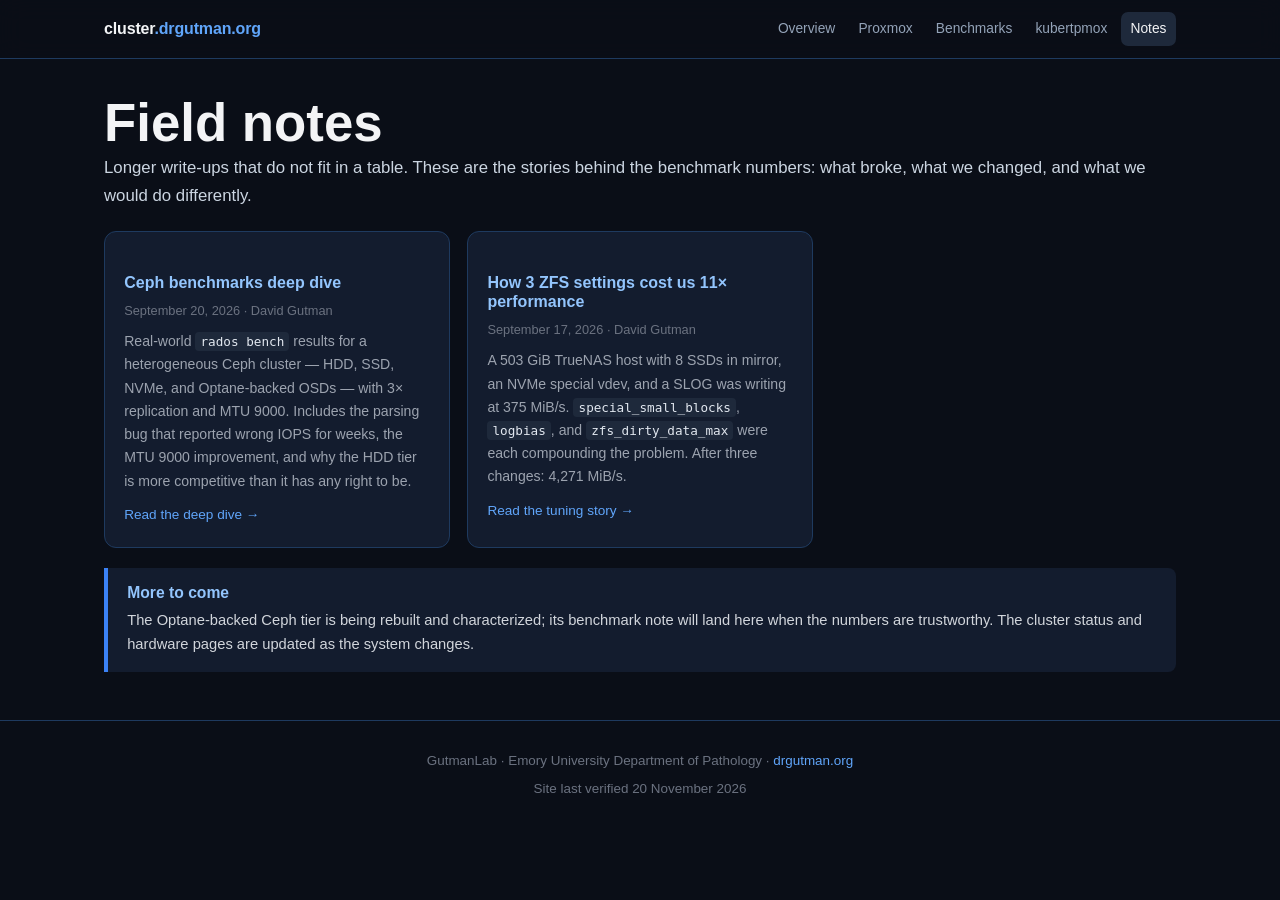
==== notes/index.html @ fea09b2b "Add cluster.drgutman.org static site: Proxmox clusters and benchmarks" ====
<!DOCTYPE html>
<html lang="en">
<head>
<meta charset="UTF-8">
<meta name="viewport" content="width=device-width, initial-scale=1.0">
<title>Notes — cluster.drgutman.org</title>
<meta name="description" content="Field notes from the GutmanLab cluster: Ceph benchmark deep dive and the ZFS tuning story behind an 11x speedup.">
<link rel="stylesheet" href="../assets/site.css">
</head>
<body>

<header class="topbar">
  <div class="container">
    <a class="brand" href="../index.html">cluster<span>.drgutman.org</span></a>
    <nav class="navlinks">
      <a href="../index.html">Overview</a>
      <a href="../proxmox.html">Proxmox</a>
      <a href="../benchmarks.html">Benchmarks</a>
      <a href="../kubertpmox.html">kubertpmox</a>
      <a href="index.html" aria-current="page">Notes</a>
    </nav>
  </div>
</header>

<main class="container">

  <section>
    <h1 style="margin-top:2rem">Field notes</h1>
    <p class="lead">Longer write-ups that do not fit in a table. These are the stories behind the benchmark numbers: what broke, what we changed, and what we would do differently.</p>

    <div class="card-grid">
      <div class="card">
        <h4>Ceph benchmarks deep dive</h4>
        <div class="meta">September 20, 2026 · David Gutman</div>
        <div class="detail">
          Real-world <code>rados bench</code> results for a heterogeneous Ceph cluster — HDD, SSD, NVMe, and
          Optane-backed OSDs — with 3× replication and MTU 9000. Includes the parsing bug that reported
          wrong IOPS for weeks, the MTU 9000 improvement, and why the HDD tier is more competitive than it
          has any right to be.
        </div>
        <a class="more" href="ceph-benchmarks-deep-dive.html">Read the deep dive →</a>
      </div>
      <div class="card">
        <h4>How 3 ZFS settings cost us 11× performance</h4>
        <div class="meta">September 17, 2026 · David Gutman</div>
        <div class="detail">
          A 503 GiB TrueNAS host with 8 SSDs in mirror, an NVMe special vdev, and a SLOG was writing at
          375 MiB/s. <code>special_small_blocks</code>, <code>logbias</code>, and <code>zfs_dirty_data_max</code>
          were each compounding the problem. After three changes: 4,271 MiB/s.
        </div>
        <a class="more" href="icarus-optimization.html">Read the tuning story →</a>
      </div>
    </div>

    <div class="info-box">
      <h4>More to come</h4>
      <p>The Optane-backed Ceph tier is being rebuilt and characterized; its benchmark note will land here when the numbers are trustworthy. The cluster status and hardware pages are updated as the system changes.</p>
    </div>
  </section>

</main>

<footer>
  <div class="container">
    <p>GutmanLab · Emory University Department of Pathology · <a href="https://drgutman.org">drgutman.org</a></p>
    <p>Site last verified 20 November 2026</p>
  </div>
</footer>

</body>
</html>
---- assets/site.css ----
*,*::before,*::after{box-sizing:border-box;margin:0;padding:0}
html{scroll-behavior:smooth;font-size:16px}
body{font-family:-apple-system,BlinkMacSystemFont,'Segoe UI',Roboto,Oxygen,Ubuntu,sans-serif;background:#0a0e17;color:#d1d5db;line-height:1.65}
h1,h2,h3,h4{font-weight:700;line-height:1.2;color:#f3f4f6}
h1{font-size:clamp(2rem,5vw,3.3rem)}
h2{font-size:clamp(1.35rem,3vw,1.9rem);margin-top:2.5rem;margin-bottom:.8rem;color:#60a5fa}
h3{font-size:1.18rem;margin-top:1.8rem;margin-bottom:.45rem;color:#93c5fd}
h4{font-size:1rem;margin-top:1.4rem;margin-bottom:.4rem}
p{margin-bottom:1rem}
ul,ol{margin:0 0 1rem 1.4rem}
li{margin-bottom:.35rem}
a{color:#60a5fa;text-decoration:none}
a:hover{text-decoration:underline}
code{background:#1e293b;padding:.15em .4em;border-radius:4px;font-size:.9em;color:#e2e8f0}
pre{background:#131c2e;padding:1.1rem;border-radius:8px;overflow-x:auto;font-size:.85rem;line-height:1.55;margin:1rem 0;border:1px solid #1e3a5f}
pre code{background:none;padding:0}
hr{border:0;border-top:1px solid #1e293b;margin:2rem 0}
.container{max-width:1120px;margin:0 auto;padding:0 1.5rem}

/* Site chrome */
.topbar{position:sticky;top:0;z-index:100;background:rgba(10,14,23,.9);backdrop-filter:blur(12px);border-bottom:1px solid #1e3a5f}
.topbar .container{display:flex;align-items:center;justify-content:space-between;gap:1rem;min-height:58px;flex-wrap:wrap}
.brand{font-weight:800;color:#f3f4f6;letter-spacing:-.01em}
.brand span{color:#60a5fa}
.navlinks{display:flex;gap:.25rem;flex-wrap:wrap}
.navlinks a{font-size:.86rem;color:#94a3b8;padding:.35rem .6rem;border-radius:7px}
.navlinks a:hover,.navlinks a[aria-current="page"]{color:#f3f4f6;background:#1e293b;text-decoration:none}

/* Hero */
.hero{position:relative;overflow:hidden;background:linear-gradient(135deg,#0a0e17 0%,#132044 50%,#1a0a2e 100%);border-bottom:1px solid #1e3a5f;padding:4.5rem 0 3.5rem;text-align:center}
.hero::before{content:'';position:absolute;inset:0;background:radial-gradient(circle at 30% 50%,rgba(96,165,250,.10) 0%,transparent 60%),radial-gradient(circle at 70% 30%,rgba(192,132,252,.07) 0%,transparent 50%);pointer-events:none}
.hero .container{position:relative}
.hero h1{background:linear-gradient(135deg,#93c5fd,#c084fc,#60a5fa);-webkit-background-clip:text;-webkit-text-fill-color:transparent;background-clip:text;margin-bottom:.8rem}
.hero .subtitle{font-size:1.12rem;color:#94a3b8;max-width:760px;margin:0 auto}
.hero .stats{display:flex;flex-wrap:wrap;gap:2rem;justify-content:center;margin-top:2.2rem}
.stat{text-align:center;min-width:100px}
.stat-num{font-size:2rem;font-weight:800;color:#60a5fa;line-height:1.1}
.stat-label{font-size:.8rem;color:#94a3b8;margin-top:.25rem}

/* Cards */
.card-grid{display:grid;grid-template-columns:repeat(auto-fill,minmax(290px,1fr));gap:1.1rem;margin:1.3rem 0}
.card{background:#131c2e;border:1px solid #1e3a5f;border-radius:12px;padding:1.2rem;transition:border-color .2s,transform .2s}
.card:hover{border-color:#3b82f6;transform:translateY(-2px)}
.card h4{color:#93c5fd;margin-bottom:.45rem}
.card .value{font-size:1.25rem;font-weight:700;color:#f3f4f6}
.card .meta{font-size:.8rem;color:#6b7280;margin-top:.3rem}
.card .detail{font-size:.88rem;color:#9ca3af;margin-top:.6rem}
.card a.more{display:inline-block;margin-top:.7rem;font-size:.85rem}

/* Tables */
.table-wrap{overflow-x:auto;margin:1rem 0 1.4rem}
table{width:100%;border-collapse:collapse;font-size:.86rem}
thead{background:#1e293b}
th{padding:.65rem .75rem;text-align:left;font-weight:600;color:#93c5fd;white-space:nowrap;border-bottom:2px solid #1e3a5f}
td{padding:.55rem .75rem;border-bottom:1px solid #1e293b;vertical-align:top}
tbody tr:hover td{background:#162240}
td.num,th.num{text-align:right;font-variant-numeric:tabular-nums}

/* Tags */
.tag{display:inline-block;padding:.12em .6em;border-radius:999px;font-size:.74rem;font-weight:600;white-space:nowrap}
.tag-hdd{background:#3b1f1f;color:#fca5a5}
.tag-ssd{background:#1e3a5f;color:#93c5fd}
.tag-nvme{background:#1a2e1a;color:#86efac}
.tag-optane{background:#2e1a2e;color:#d8b4fe}

/* Callouts */
.info-box{background:#131c2e;border-left:4px solid #3b82f6;padding:1rem 1.2rem;border-radius:0 8px 8px 0;margin:1.2rem 0}
.info-box.warn{border-left-color:#f59e0b}
.info-box.success{border-left-color:#22c55e}
.info-box h4{color:#93c5fd;margin:0 0 .3rem;font-size:.98rem}
.info-box p,.info-box ul{margin-bottom:0;font-size:.92rem}

/* Metrics */
.metrics{display:grid;grid-template-columns:repeat(auto-fill,minmax(165px,1fr));gap:.9rem;margin:1.4rem 0}
.metric{background:#131c2e;border:1px solid #1e3a5f;border-radius:10px;padding:1rem;text-align:center}
.metric .val{font-size:1.55rem;font-weight:800;color:#f3f4f6}
.metric .sub{font-size:.78rem;color:#6b7280;margin-top:.2rem}

/* Bars */
.bar-wrap{display:flex;align-items:center;gap:.6rem;margin:.3rem 0}
.bar-wrap .lbl{width:66px;font-size:.82rem;color:#94a3b8;flex:none}
.bar{height:18px;border-radius:4px;min-width:4px}
.bar-label{font-size:.78rem;color:#94a3b8;white-space:nowrap}

/* Diagram */
.diagram{background:#131c2e;border:1px solid #1e3a5f;border-radius:12px;padding:1.6rem;margin:1.4rem 0;text-align:center;font-family:'Courier New',monospace;line-height:1.75;font-size:.82rem;overflow-x:auto;color:#cbd5e1}
.diagram .title{color:#93c5fd;font-weight:700;margin-bottom:.9rem;font-family:-apple-system,BlinkMacSystemFont,'Segoe UI',sans-serif}

/* Article */
.article{max-width:900px;margin:0 auto;padding:2.5rem 0 3rem}
.article header{border-bottom:1px solid #1e3a5f;padding-bottom:1.2rem;margin-bottom:1.8rem}
.article h1{font-size:clamp(1.7rem,4vw,2.4rem);margin-bottom:.5rem}
.blog-meta{color:#6b7280;font-size:.85rem;margin-bottom:.5rem}
.blog-dek{font-size:1.05rem;color:#94a3b8;line-height:1.55}
.article h2{margin-top:2.2rem}
.article p{line-height:1.75}
.results-table-wrap{overflow-x:auto}

/* Footer */
footer{border-top:1px solid #1e3a5f;margin-top:3rem;padding:1.8rem 0 2.4rem;color:#6b7280;font-size:.84rem;text-align:center}
footer p{margin-bottom:.35rem}

/* Utilities */
.lead{font-size:1.05rem;color:#cbd5e1}
.muted{color:#94a3b8}
.small{font-size:.82rem}
.center{text-align:center}
.mt0{margin-top:0}
.nowrap{white-space:nowrap}
.badge{display:inline-block;font-size:.72rem;font-weight:700;letter-spacing:.05em;text-transform:uppercase;color:#fbbf24;border:1px solid #78350f;background:#2a1c05;border-radius:999px;padding:.18rem .6rem}

@media(max-width:640px){
  .card-grid{grid-template-columns:1fr}
  .metrics{grid-template-columns:repeat(2,1fr)}
  .hero{padding:3rem 0 2.5rem}
  .stat-num{font-size:1.55rem}
  .topbar .container{padding-top:.5rem;padding-bottom:.5rem}
}

/* Article helpers (notes) */
.callout{background:#131c2e;border-left:4px solid #3b82f6;padding:.9rem 1.1rem;margin:1.1rem 0;border-radius:0 8px 8px 0;font-size:.94rem}
.callout strong{color:#93c5fd}
.data-table,.results-table{width:100%;border-collapse:collapse;font-size:.86rem;margin:1.1rem 0}
.data-table th,.results-table th{text-align:left;padding:.6rem .75rem;background:#1e293b;color:#93c5fd;font-weight:600;white-space:nowrap;border-bottom:2px solid #1e3a5f}
.data-table td,.results-table td{padding:.55rem .75rem;border-bottom:1px solid #1e293b;vertical-align:top}
.data-table tbody tr:hover td,.results-table tbody tr:hover td{background:#162240}
.num{text-align:right;font-variant-numeric:tabular-nums}
.accent{color:#93c5fd;font-weight:600}
.highlight{color:#fbbf24;font-weight:700}
.highlight-alt{color:#fca5a5;font-weight:700}
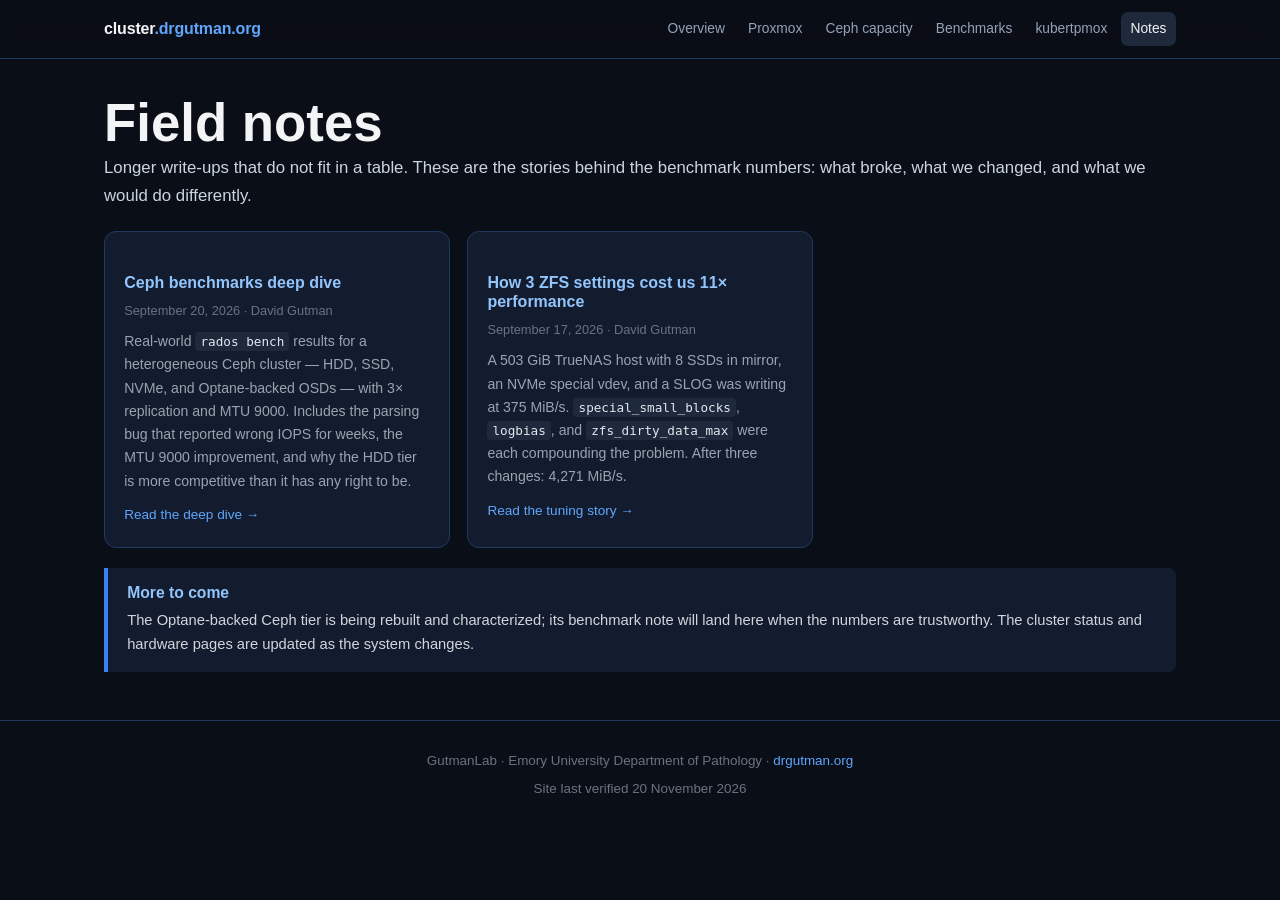
==== commit 5291d6b7: "Add Ceph capacity explainer page Explains why 4+2 erasure coding with a host failure domain makes us" ====
--- a/notes/index.html
+++ b/notes/index.html
@@ -15,6 +15,7 @@
     <nav class="navlinks">
       <a href="../index.html">Overview</a>
       <a href="../proxmox.html">Proxmox</a>
+      <a href="../ceph-capacity.html">Ceph capacity</a>
       <a href="../benchmarks.html">Benchmarks</a>
       <a href="../kubertpmox.html">kubertpmox</a>
       <a href="index.html" aria-current="page">Notes</a>
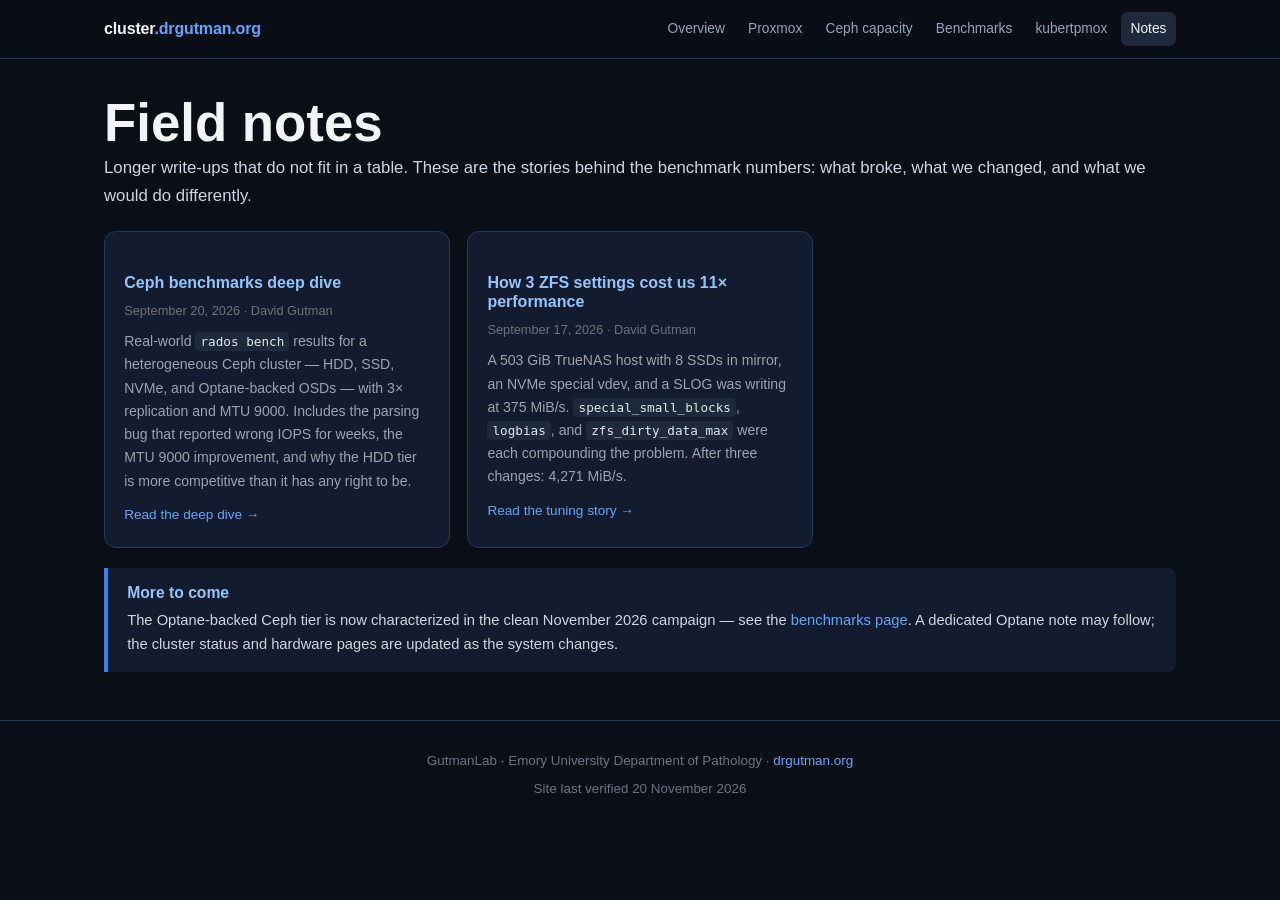
==== commit 0dddb53e: "Publish clean 22 Nov 2026 Ceph campaign and 10 GbE client correction - Replace the benchmarks headli" ====
--- a/notes/index.html
+++ b/notes/index.html
@@ -55,7 +55,7 @@
 
     <div class="info-box">
       <h4>More to come</h4>
-      <p>The Optane-backed Ceph tier is being rebuilt and characterized; its benchmark note will land here when the numbers are trustworthy. The cluster status and hardware pages are updated as the system changes.</p>
+      <p>The Optane-backed Ceph tier is now characterized in the clean November 2026 campaign — see the <a href="../benchmarks.html">benchmarks page</a>. A dedicated Optane note may follow; the cluster status and hardware pages are updated as the system changes.</p>
     </div>
   </section>
 
